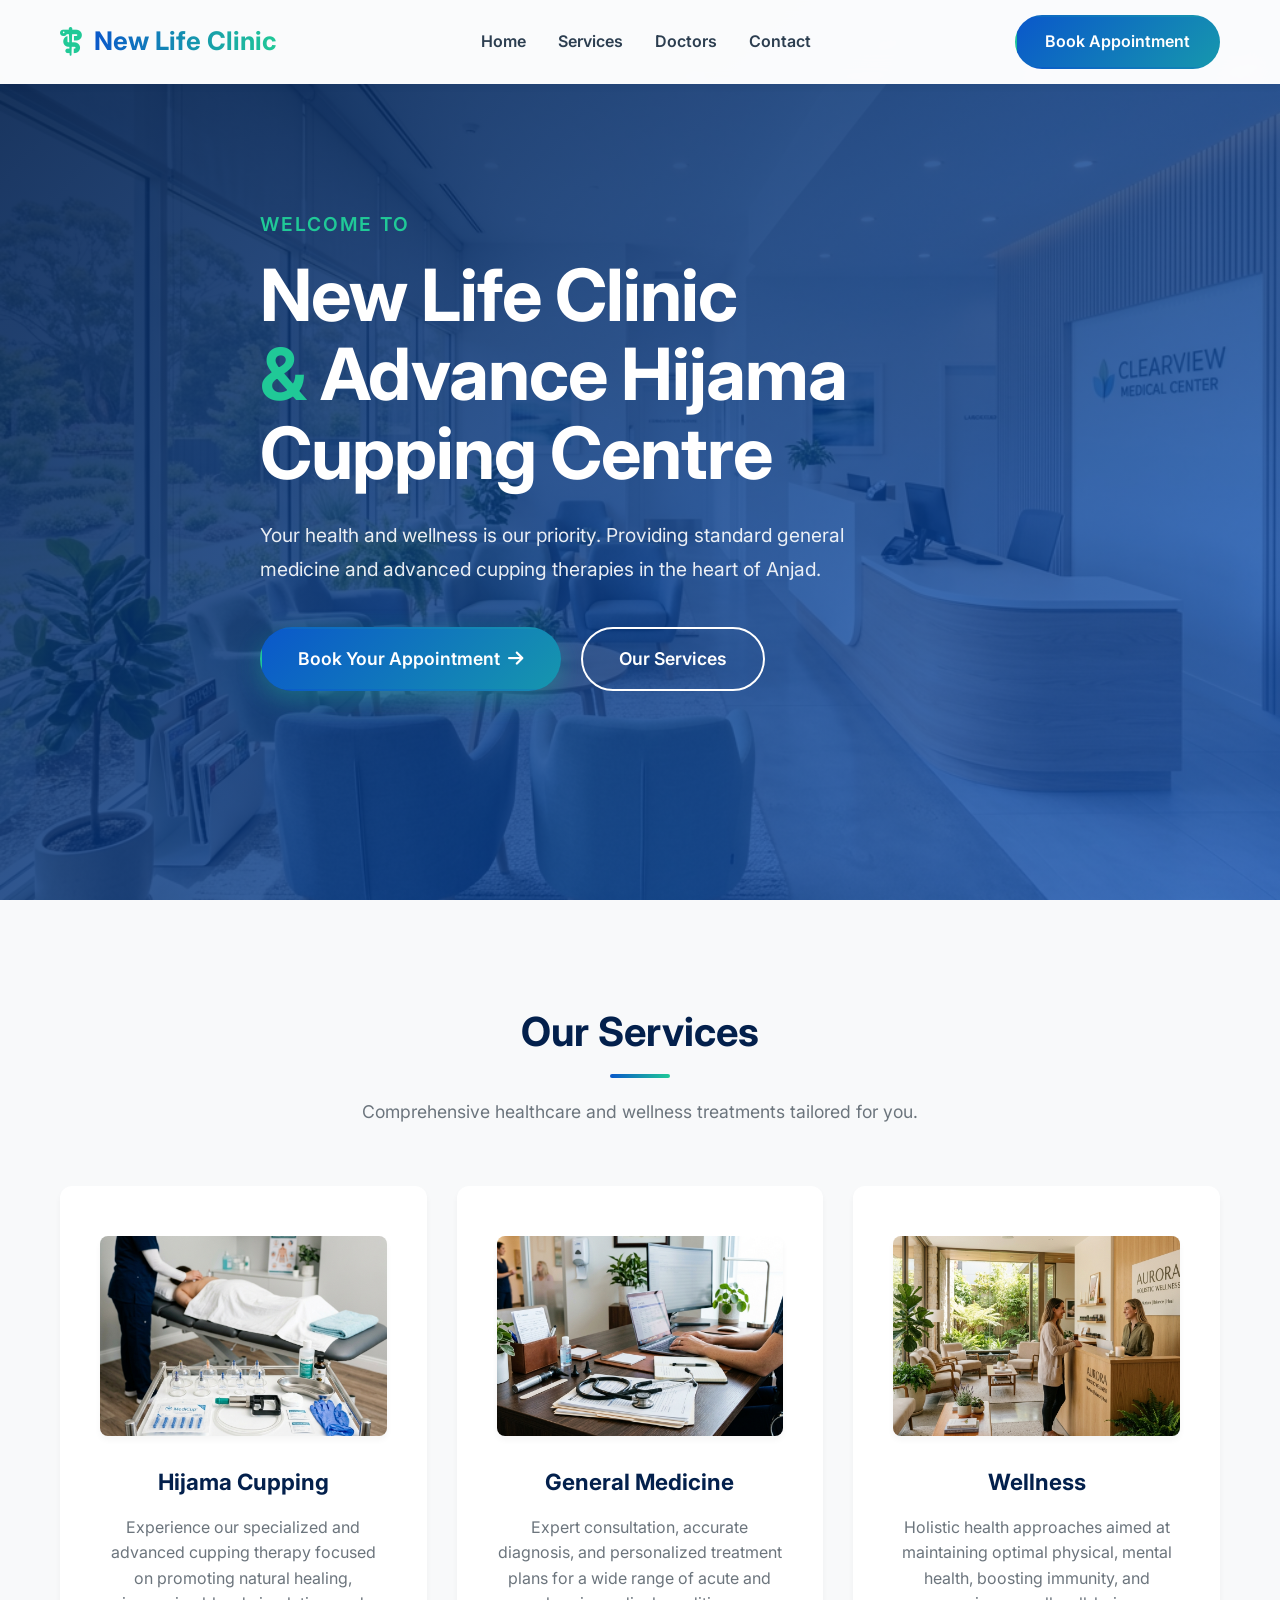
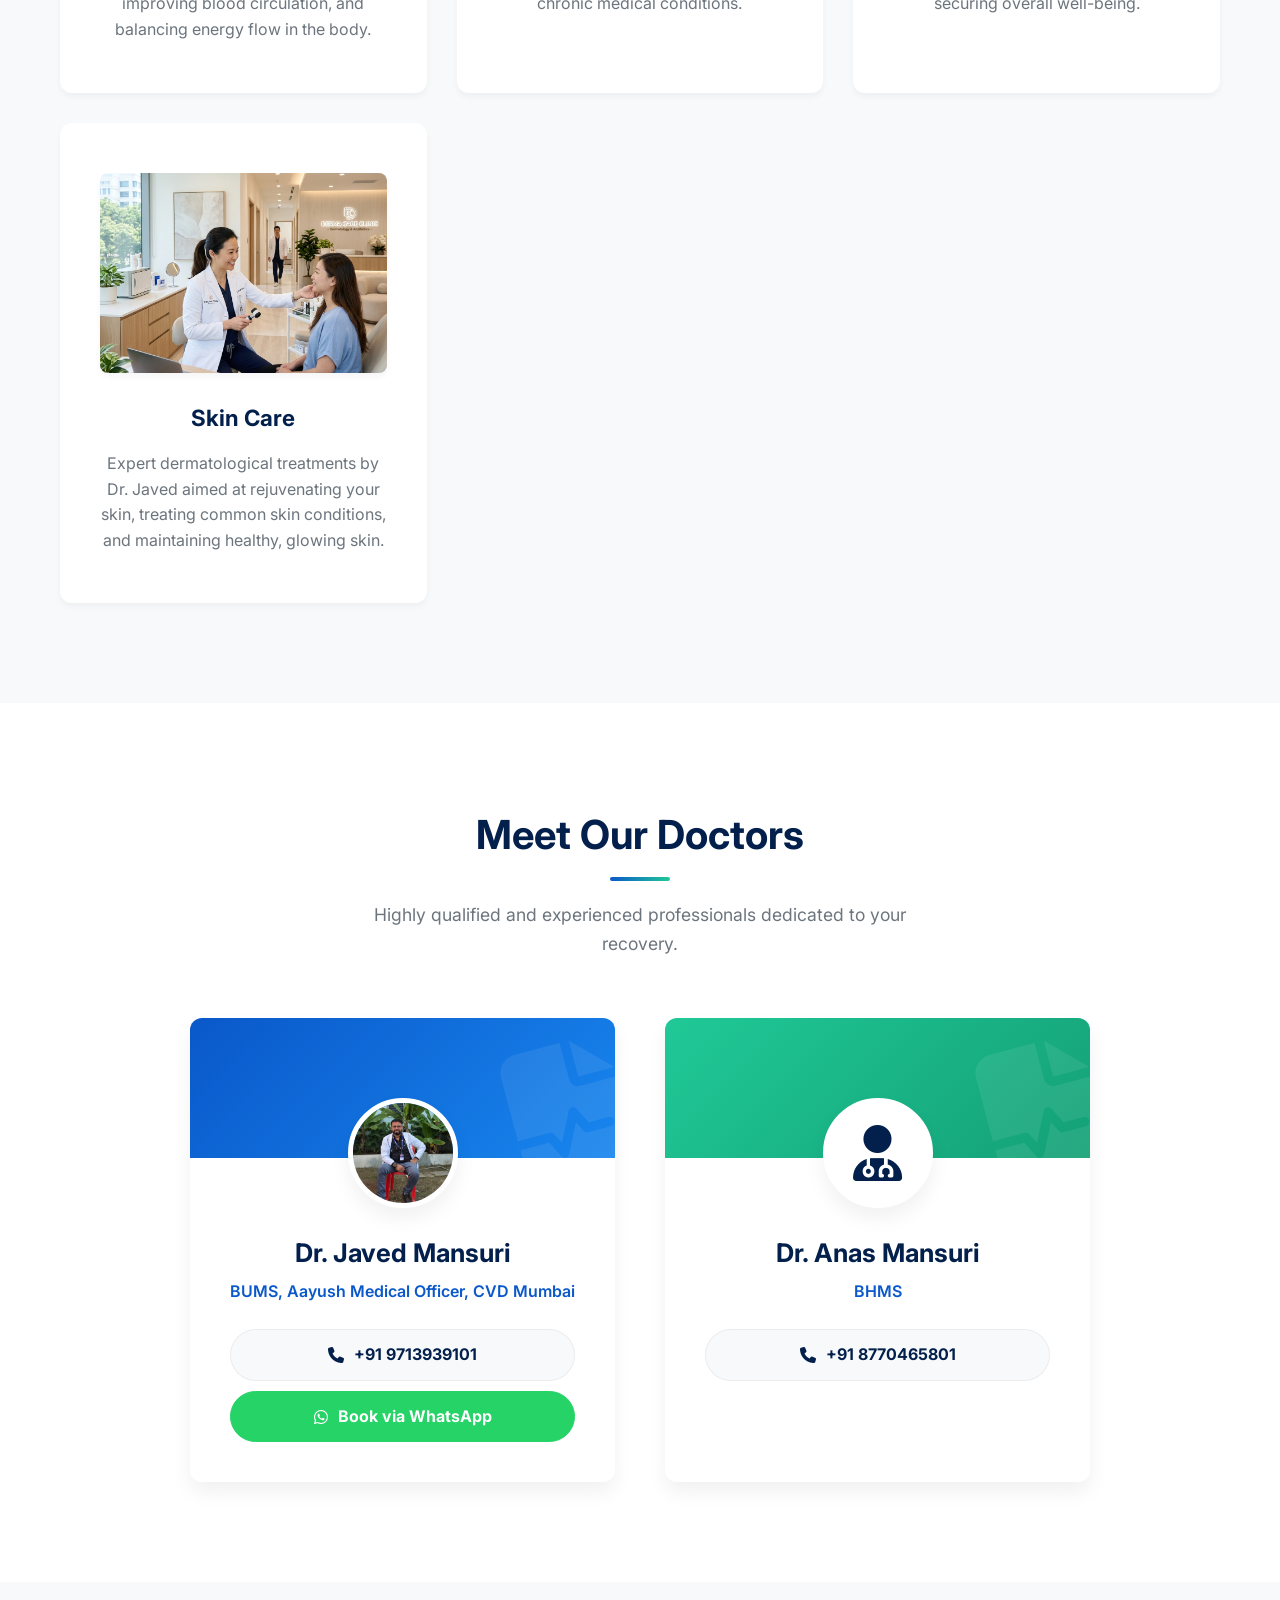
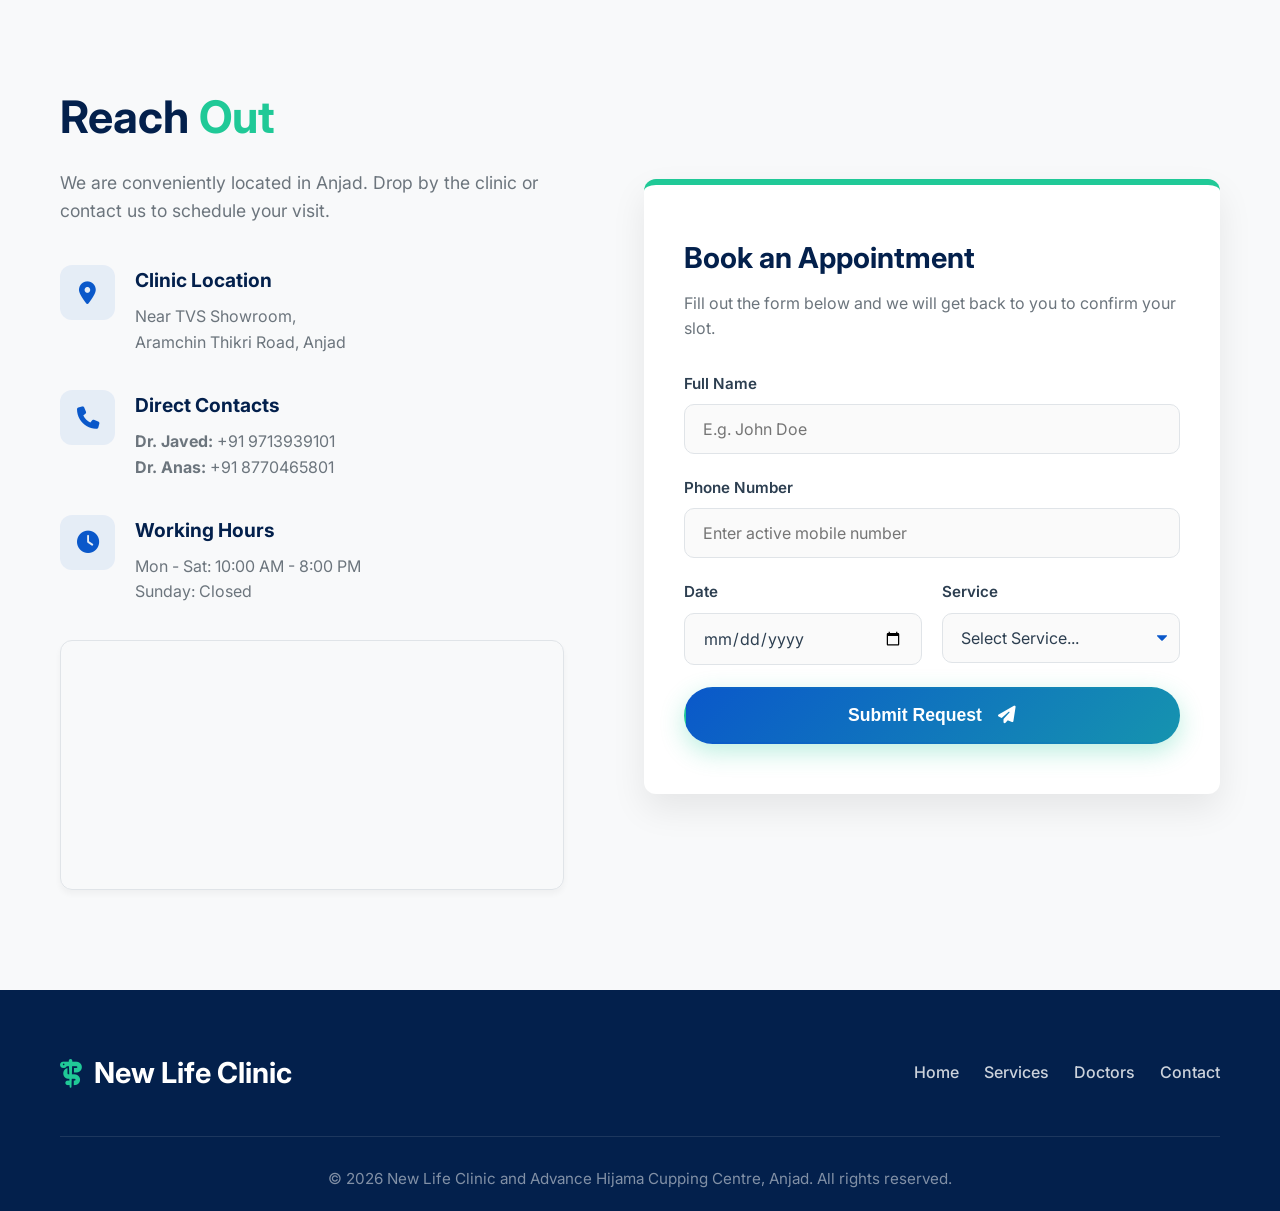
==== index.html @ f684e286 "first commit" ====
<!DOCTYPE html>
<html lang="en">

<head>
    <meta charset="UTF-8">
    <meta name="viewport" content="width=device-width, initial-scale=1.0">
    <title>New Life Clinic & Advance Hijama Cupping Centre | Anjad</title>
    <meta name="description"
        content="Professional clinic in Anjad offering Hijama Cupping, General Medicine, Skin Care, and Wellness services by Dr. Javed Mansuri and Dr. Anas Mansuri.">
    <meta name="keywords"
        content="Clinic in Anjad, Hijama Cupping, General Medicine, Skin Care, Wellness Centre, Dr Javed Mansuri, Dr Anas Mansuri">
    <meta property="og:title" content="New Life Clinic & Advance Hijama Cupping Centre | Anjad">
    <meta property="og:description"
        content="Professional clinic offering Hijama Cupping, General Medicine, Skin Care, and Wellness services.">
    <meta property="og:type" content="website">
    <meta name="theme-color" content="#20C997">

    <!-- Preconnect for Performance -->
    <link rel="preconnect" href="https://fonts.googleapis.com">
    <link rel="preconnect" href="https://fonts.gstatic.com" crossorigin>
    <link rel="preconnect" href="https://cdnjs.cloudflare.com">

    <!-- Google Fonts -->
    <link href="https://fonts.googleapis.com/css2?family=Inter:wght@300;400;600;700&display=swap" rel="stylesheet">
    <!-- Font Awesome -->
    <link rel="stylesheet" href="https://cdnjs.cloudflare.com/ajax/libs/font-awesome/6.4.0/css/all.min.css">
    <!-- Custom CSS -->
    <link rel="stylesheet" href="style.css">

    <!-- Structured Data for SEO -->
    <script type="application/ld+json">
    {
      "@context": "https://schema.org",
      "@type": "MedicalClinic",
      "name": "New Life Clinic & Advance Hijama Cupping Centre",
      "address": {
        "@type": "PostalAddress",
        "streetAddress": "Near TVS Showroom, Aramchin Thikri Road",
        "addressLocality": "Anjad",
        "addressRegion": "Madhya Pradesh",
        "postalCode": "451556",
        "addressCountry": "IN"
      },
      "telephone": "+91-9713939101",
      "openingHours": "Mo,Tu,We,Th,Fr,Sa 10:00-20:00"
    }
    </script>
</head>

<body>
    <!-- Navigation -->
    <header class="navbar">
        <div class="container nav-container">
            <a href="#" class="brand">
                <i class="fa-solid fa-staff-snake"></i>
                <span class="brand-text">New Life Clinic</span>
            </a>

            <nav class="nav-links">
                <a href="#home">Home</a>
                <a href="#services">Services</a>
                <a href="#doctors">Doctors</a>
                <a href="#contact">Contact</a>
            </nav>

            <a href="#appointment" class="btn btn-primary nav-btn d-none-mobile">Book Appointment</a>

            <button class="mobile-menu-btn" aria-label="Toggle Navigation">
                <i class="fa-solid fa-bars"></i>
            </button>
        </div>
    </header>

    <!-- Hero Section -->
    <section id="home" class="hero">
        <div class="hero-overlay"></div>
        <div class="container hero-content">
            <p class="subtitle">Welcome to</p>
            <h1>New Life Clinic <br><span class="highlight">&amp;</span> Advance Hijama Cupping Centre</h1>
            <p class="hero-desc">Your health and wellness is our priority. Providing standard general medicine and
                advanced cupping therapies in the heart of Anjad.</p>
            <div class="hero-actions">
                <a href="#appointment" class="btn btn-primary btn-lg custom-shadow">Book Your Appointment <i
                        class="fa-solid fa-arrow-right"></i></a>
                <a href="#services" class="btn btn-outline-light btn-lg">Our Services</a>
            </div>
        </div>
    </section>

    <!-- Services Section -->
    <section id="services" class="services section bg-light fade-in">
        <div class="container">
            <div class="section-title">
                <h2>Our Services</h2>
                <div class="underline"></div>
                <p>Comprehensive healthcare and wellness treatments tailored for you.</p>
            </div>
            <div class="service-grid">
                <!-- Hijama Cupping -->
                <div class="service-card">
                    <img src="service_hijama.png" alt="Hijama Cupping therapy for natural healing" class="service-img"
                        loading="lazy" width="320" height="200">
                    <h3>Hijama Cupping</h3>
                    <p>Experience our specialized and advanced cupping therapy focused on promoting natural healing,
                        improving blood circulation, and balancing energy flow in the body.</p>
                </div>

                <!-- General Medicine -->
                <div class="service-card">
                    <img src="service_medicine.png" alt="General Medicine doctor consultation" class="service-img"
                        loading="lazy" width="320" height="200">
                    <h3>General Medicine</h3>
                    <p>Expert consultation, accurate diagnosis, and personalized treatment plans for a wide range of
                        acute and chronic medical conditions.</p>
                </div>

                <!-- Wellness -->
                <div class="service-card">
                    <img src="service_wellness.png" alt="Holistic Wellness Checkup" class="service-img" loading="lazy"
                        width="320" height="200">
                    <h3>Wellness</h3>
                    <p>Holistic health approaches aimed at maintaining optimal physical, mental health, boosting
                        immunity, and securing overall well-being.</p>
                </div>

                <!-- Skin Care -->
                <div class="service-card">
                    <img src="service_skincare.png" alt="Skin Care and Dermatology treatment" class="service-img"
                        loading="lazy" width="320" height="200">
                    <h3>Skin Care</h3>
                    <p>Expert dermatological treatments by Dr. Javed aimed at rejuvenating your skin, treating common
                        skin conditions, and maintaining healthy, glowing skin.</p>
                </div>
            </div>
        </div>
    </section>

    <!-- Doctors Section -->
    <section id="doctors" class="doctors section fade-in">
        <div class="container">
            <div class="section-title">
                <h2>Meet Our Doctors</h2>
                <div class="underline"></div>
                <p>Highly qualified and experienced professionals dedicated to your recovery.</p>
            </div>
            <div class="doctor-grid">
                <!-- Doctor Javed -->
                <div class="doctor-card">
                    <div class="doc-header doc-bg-1"></div>
                    <div class="doc-body">
                        <img src="drjaved.jpeg" alt="Dr. Javed Mansuri, General Medicine and Skin Care Expert"
                            class="doc-img" loading="lazy" width="110" height="110"
                            onerror="this.src='https://via.placeholder.com/110?text=Dr'; this.style.opacity='0.5';">
                        <h3>Dr. Javed Mansuri</h3>
                        <p class="qual">BUMS, Aayush Medical Officer, CVD Mumbai</p>
                        <div style="display: flex; flex-direction: column; gap: 10px;">
                            <a href="tel:+919713939101" class="doc-contact">
                                <i class="fa-solid fa-phone"></i> +91 9713939101
                            </a>
                            <a href="https://wa.me/919713939101?text=Hello%20Dr.%20Javed,%20I%20would%20like%20to%20book%20an%20appointment."
                                class="doc-contact whatsapp-btn" target="_blank" rel="noopener noreferrer">
                                <i class="fa-brands fa-whatsapp"></i> Book via WhatsApp
                            </a>
                        </div>
                    </div>
                </div>

                <!-- Doctor Anas -->
                <div class="doctor-card">
                    <div class="doc-header doc-bg-2"></div>
                    <div class="doc-body">
                        <div class="doc-avatar">
                            <i class="fa-solid fa-user-doctor"></i>
                        </div>
                        <h3>Dr. Anas Mansuri</h3>
                        <p class="qual">BHMS</p>
                        <a href="tel:+918770465801" class="doc-contact">
                            <i class="fa-solid fa-phone"></i> +91 8770465801
                        </a>
                    </div>
                </div>
            </div>
        </div>
    </section>

    <!-- Contact & Appointment Section -->
    <section id="contact" class="contact section bg-light fade-in">
        <div class="container">
            <div class="contact-wrapper">

                <!-- Contact Info -->
                <div class="contact-info">
                    <h2>Reach <span class="highlight">Out</span></h2>
                    <p>We are conveniently located in Anjad. Drop by the clinic or contact us to schedule your visit.
                    </p>

                    <div class="info-item">
                        <div class="info-icon">
                            <i class="fa-solid fa-location-dot"></i>
                        </div>
                        <div>
                            <h4>Clinic Location</h4>
                            <p>Near TVS Showroom, <br>Aramchin Thikri Road, Anjad</p>
                        </div>
                    </div>

                    <div class="info-item">
                        <div class="info-icon">
                            <i class="fa-solid fa-phone"></i>
                        </div>
                        <div>
                            <h4>Direct Contacts</h4>
                            <p>
                                <strong>Dr. Javed:</strong> +91 9713939101<br>
                                <strong>Dr. Anas:</strong> +91 8770465801
                            </p>
                        </div>
                    </div>

                    <div class="info-item">
                        <div class="info-icon">
                            <i class="fa-solid fa-clock"></i>
                        </div>
                        <div>
                            <h4>Working Hours</h4>
                            <p>Mon - Sat: 10:00 AM - 8:00 PM<br>Sunday: Closed</p>
                        </div>
                    </div>

                    <!-- Google Map embed for Anjad Location -->
                    <div class="map-container">
                        <iframe
                            src="https://www.google.com/maps/embed?pb=!1m17!1m12!1m3!1d3698.1590930360685!2d75.05705408055924!3d22.04350892797345!2m3!1f0!2f0!3f0!3m2!1i1024!2i768!4f13.1!3m2!1m1!2zMjLCsDAyJzM2LjYiTiA3NcKwMDMnNDIuOSJF!5e0!3m2!1sen!2sin!4v1776074049906!5m2!1sen!2sin"
                            width="600" height="450" style="border:0;" allowfullscreen="" loading="lazy"
                            referrerpolicy="no-referrer-when-downgrade"></iframe>
                    </div>
                </div>

                <!-- Form -->
                <div id="appointment" class="appointment-form-container">
                    <h3>Book an Appointment</h3>
                    <p class="form-desc">Fill out the form below and we will get back to you to confirm your slot.</p>
                    <form id="appointment-form" class="form">
                        <div class="form-group">
                            <label for="name">Full Name</label>
                            <input type="text" id="name" required placeholder="E.g. John Doe">
                        </div>
                        <div class="form-group">
                            <label for="phone">Phone Number</label>
                            <input type="tel" id="phone" required placeholder="Enter active mobile number">
                        </div>
                        <div class="form-row">
                            <div class="form-group col-half">
                                <label for="date">Date</label>
                                <input type="date" id="date" required>
                            </div>
                            <div class="form-group col-half">
                                <label for="service">Service</label>
                                <select id="service" required>
                                    <option value="" disabled selected>Select Service...</option>
                                    <option value="Hijama Cupping">Hijama Cupping</option>
                                    <option value="General Medicine">General Medicine</option>
                                    <option value="Wellness Checkup">Wellness Checkup</option>
                                    <option value="Skin Care">Skin Care</option>
                                </select>
                            </div>
                        </div>
                        <button type="submit" class="btn btn-primary btn-block btn-lg custom-shadow">
                            Submit Request <i class="fa-solid fa-paper-plane" style="margin-left: 8px;"></i>
                        </button>
                    </form>
                </div>

            </div>
        </div>
    </section>

    <!-- Footer -->
    <footer>
        <div class="container">
            <div class="footer-content">
                <div class="footer-logo">
                    <i class="fa-solid fa-staff-snake"></i> New Life Clinic
                </div>
                <div class="footer-links">
                    <a href="#home">Home</a>
                    <a href="#services">Services</a>
                    <a href="#doctors">Doctors</a>
                    <a href="#contact">Contact</a>
                </div>
            </div>
            <div class="footer-bottom">
                <p>&copy; 2026 New Life Clinic and Advance Hijama Cupping Centre, Anjad. All rights reserved.</p>
            </div>
        </div>
    </footer>

    <!-- Custom Script -->
    <script src="script.js" defer></script>
</body>

</html>
---- style.css ----
/* 
    New Life Clinic and Advance Hijama Cupping Centre 
    Theme: Modern, Medical, Clean (Blue and Green)
*/

:root {
    /* Color Palette */
    --primary-blue: #0A58CA;
    --primary-green: #20C997;
    --dark-blue: #03204C;
    --light-bg: #F8F9FA;
    --white: #FFFFFF;
    
    /* Text Colors */
    --text-main: #2C3E50;
    --text-muted: #6C757D;
    
    /* Typography */
    --font-family: 'Inter', sans-serif;
    
    /* Layout & Effects */
    --shadow-sm: 0 4px 6px rgba(0,0,0,0.04);
    --shadow-md: 0 10px 20px rgba(0,0,0,0.06);
    --shadow-lg: 0 15px 35px rgba(0,0,0,0.08);
    --shadow-color: rgba(32, 201, 151, 0.3);
    --transition: all 0.3s cubic-bezier(0.25, 0.8, 0.25, 1);
    --radius: 12px;
}

/* ================== 
   Reset & Base 
================== */
* {
    margin: 0;
    padding: 0;
    box-sizing: border-box;
}

html {
    scroll-behavior: smooth;
    font-family: var(--font-family);
    color: var(--text-main);
}

body {
    background-color: var(--white);
    line-height: 1.6;
}

.container {
    max-width: 1200px;
    margin: 0 auto;
    padding: 0 20px;
}

.section {
    padding: 100px 0;
}

.bg-light {
    background-color: var(--light-bg);
}

.highlight {
    color: var(--primary-green);
}

/* Typography elements */
.section-title {
    text-align: center;
    margin-bottom: 60px;
}

.section-title h2 {
    font-size: 2.5rem;
    color: var(--dark-blue);
    font-weight: 700;
    margin-bottom: 10px;
}

.underline {
    height: 4px;
    width: 60px;
    background: linear-gradient(90deg, var(--primary-blue), var(--primary-green));
    margin: 0 auto 20px auto;
    border-radius: 2px;
}

.section-title p {
    color: var(--text-muted);
    font-size: 1.1rem;
    max-width: 600px;
    margin: 0 auto;
}

/* ================== 
   Buttons 
================== */
.btn {
    display: inline-flex;
    align-items: center;
    justify-content: center;
    padding: 12px 28px;
    border-radius: 50px;
    font-weight: 600;
    text-decoration: none;
    cursor: pointer;
    transition: var(--transition);
    border: 2px solid transparent;
    font-size: 1rem;
    gap: 8px;
}

.btn-primary {
    background: linear-gradient(135deg, var(--primary-blue), var(--primary-green));
    color: var(--white);
    background-size: 200% auto;
}

.btn-primary:hover {
    background-position: right center;
    color: #fff;
    transform: translateY(-2px);
}

.btn-outline-light {
    border-color: var(--white);
    color: var(--white);
    background: transparent;
}

.btn-outline-light:hover {
    background: var(--white);
    color: var(--dark-blue);
    transform: translateY(-2px);
}

.custom-shadow {
    box-shadow: 0 8px 25px var(--shadow-color);
}

.custom-shadow:hover {
    box-shadow: 0 12px 30px rgba(10, 88, 202, 0.4);
}

.btn-lg {
    padding: 16px 36px;
    font-size: 1.1rem;
}

.btn-block {
    width: 100%;
}

/* ================== 
   Navigation 
================== */
.navbar {
    position: fixed;
    top: 0;
    left: 0;
    width: 100%;
    background: rgba(255, 255, 255, 0.98);
    backdrop-filter: blur(15px);
    box-shadow: var(--shadow-sm);
    z-index: 1000;
    padding: 15px 0;
    transition: var(--transition);
}

.nav-container {
    display: flex;
    justify-content: space-between;
    align-items: center;
}

.brand {
    text-decoration: none;
    font-size: 1.6rem;
    font-weight: 700;
    display: flex;
    align-items: center;
    gap: 12px;
}

.brand i {
    color: var(--primary-green);
    font-size: 1.8rem;
}

.brand-text {
    background: linear-gradient(90deg, var(--primary-blue), var(--primary-green));
    -webkit-background-clip: text;
    -webkit-text-fill-color: transparent;
}

.nav-links {
    display: flex;
    gap: 32px;
}

.nav-links a {
    text-decoration: none;
    color: var(--text-main);
    font-weight: 600;
    font-size: 1rem;
    position: relative;
    padding: 8px 0;
    transition: var(--transition);
}

.nav-links a::after {
    content: '';
    position: absolute;
    bottom: 0;
    left: 0;
    width: 0;
    height: 2px;
    background: var(--primary-green);
    transition: var(--transition);
}

.nav-links a:hover {
    color: var(--primary-green);
}

.nav-links a:hover::after {
    width: 100%;
}

.mobile-menu-btn {
    display: none;
    font-size: 1.6rem;
    color: var(--dark-blue);
    background: transparent;
    border: none;
    cursor: pointer;
}

/* ================== 
   Hero Section 
================== */
.hero {
    height: 100vh;
    min-height: 700px;
    background: url('hero_bg.png') center/cover no-repeat;
    position: relative;
    display: flex;
    align-items: center;
}

.hero-overlay {
    position: absolute;
    top: 0;
    left: 0;
    width: 100%;
    height: 100%;
    background: linear-gradient(135deg, rgba(3, 32, 76, 0.92) 0%, rgba(10, 88, 202, 0.7) 100%);
}

.hero-content {
    position: relative;
    z-index: 1;
    color: var(--white);
    max-width: 800px;
    animation: slideUp 1s ease forwards;
}

.subtitle {
    font-size: 1.2rem;
    text-transform: uppercase;
    letter-spacing: 2px;
    margin-bottom: 15px;
    color: var(--primary-green);
    font-weight: 600;
}

.hero-content h1 {
    font-size: 4.5rem;
    line-height: 1.1;
    margin-bottom: 25px;
    font-weight: 700;
    letter-spacing: -1px;
}

.hero-desc {
    font-size: 1.2rem;
    margin-bottom: 40px;
    line-height: 1.8;
    color: rgba(255, 255, 255, 0.9);
    max-width: 650px;
}

.hero-actions {
    display: flex;
    gap: 20px;
    flex-wrap: wrap;
}

/* ================== 
   Services 
================== */
.service-grid {
    display: grid;
    grid-template-columns: repeat(auto-fit, minmax(320px, 1fr));
    gap: 30px;
}

.service-card {
    background: var(--white);
    padding: 50px 40px;
    border-radius: var(--radius);
    text-align: center;
    box-shadow: var(--shadow-sm);
    transition: var(--transition);
    position: relative;
    top: 0;
}

.service-card:hover {
    top: -15px;
    box-shadow: var(--shadow-lg);
}

.icon-wrapper {
    width: 80px;
    height: 80px;
    margin: 0 auto 25px auto;
    background: rgba(32, 201, 151, 0.1);
    border-radius: 50%;
    display: flex;
    align-items: center;
    justify-content: center;
    color: var(--primary-green);
    font-size: 2rem;
    transition: var(--transition);
}

.service-card:hover .icon-wrapper {
    background: var(--primary-green);
    color: var(--white);
    transform: rotateY(180deg);
}

.service-card h3 {
    color: var(--dark-blue);
    margin-bottom: 15px;
    font-size: 1.4rem;
}

.service-card p {
    color: var(--text-muted);
}

.service-img {
    width: 100%;
    height: 200px;
    object-fit: cover;
    border-radius: 8px;
    margin-bottom: 20px;
    box-shadow: var(--shadow-sm);
    transition: var(--transition);
}

.service-card:hover .service-img {
    transform: scale(1.03);
}

/* ================== 
   Doctors 
================== */
.doctor-grid {
    display: grid;
    grid-template-columns: repeat(auto-fit, minmax(320px, 1fr));
    gap: 50px;
    max-width: 900px;
    margin: 0 auto;
}

.doctor-card {
    background: var(--white);
    border-radius: var(--radius);
    overflow: hidden;
    box-shadow: var(--shadow-md);
    transition: var(--transition);
}

.doctor-card:hover {
    transform: translateY(-8px);
    box-shadow: var(--shadow-lg);
}

.doc-header {
    height: 140px;
}

/* Medical pattern gradient backgrounds */
.doc-bg-1 {
    background: linear-gradient(135deg, var(--primary-blue), #1886ee);
    position: relative;
    overflow: hidden;
}

.doc-bg-2 {
    background: linear-gradient(135deg, var(--primary-green), #14a076);
    position: relative;
    overflow: hidden;
}

.doc-bg-1::after,
.doc-bg-2::after {
    content: "\f478"; /* Fa medical stuff or simple patterns */
    font-family: "Font Awesome 6 Free";
    font-weight: 900;
    font-size: 150px;
    color: rgba(255,255,255,0.08);
    position: absolute;
    top: -20px;
    right: -20px;
    transform: rotate(-15deg);
}

.doc-body {
    padding: 0 40px 40px 40px;
    text-align: center;
    position: relative;
}

.doc-avatar {
    width: 110px;
    height: 110px;
    background: var(--white);
    border-radius: 50%;
    display: flex;
    align-items: center;
    justify-content: center;
    font-size: 3.5rem;
    color: var(--dark-blue);
    margin: -60px auto 25px auto;
    box-shadow: var(--shadow-md);
    border: 5px solid var(--white);
    position: relative;
    z-index: 2;
}

.doc-img {
    width: 110px;
    height: 110px;
    object-fit: cover;
    border-radius: 50%;
    margin: -60px auto 25px auto;
    border: 5px solid var(--white);
    box-shadow: var(--shadow-md);
    position: relative;
    z-index: 2;
    background: var(--white);
    display: block;
}

.doc-body h3 {
    color: var(--dark-blue);
    font-size: 1.6rem;
    margin-bottom: 5px;
    font-weight: 700;
}

.doc-body .qual {
    color: var(--primary-blue);
    font-weight: 600;
    margin-bottom: 25px;
    font-size: 1rem;
}

.doc-contact {
    display: inline-flex;
    align-items: center;
    justify-content: center;
    gap: 10px;
    text-decoration: none;
    color: var(--dark-blue);
    background: var(--light-bg);
    padding: 12px 25px;
    border-radius: 50px;
    font-weight: 700;
    transition: var(--transition);
    width: 100%;
    border: 1px solid rgba(0,0,0,0.05);
}

.doc-contact:hover {
    background: var(--primary-green);
    color: var(--white);
    border-color: var(--primary-green);
}

.whatsapp-btn {
    background-color: #25D366;
    color: var(--white);
    border-color: #25D366;
}

.whatsapp-btn:hover {
    background-color: #128C7E !important;
    border-color: #128C7E !important;
}

/* ================== 
   Contact & Booking 
================== */
.contact-wrapper {
    display: grid;
    grid-template-columns: 1fr 1.1fr;
    gap: 60px;
    align-items: center;
}

.contact-info {
    padding-right: 20px;
}

.contact-info h2 {
    font-size: 2.8rem;
    color: var(--dark-blue);
    margin-bottom: 15px;
    font-weight: 700;
}

.contact-info > p {
    color: var(--text-muted);
    font-size: 1.1rem;
    margin-bottom: 40px;
}

.info-item {
    display: flex;
    gap: 20px;
    margin-bottom: 35px;
    align-items: flex-start;
}

.info-icon {
    width: 55px;
    height: 55px;
    background: rgba(10, 88, 202, 0.08);
    color: var(--primary-blue);
    border-radius: 12px;
    display: flex;
    align-items: center;
    justify-content: center;
    font-size: 1.4rem;
    flex-shrink: 0;
}

.info-item h4 {
    color: var(--dark-blue);
    margin-bottom: 8px;
    font-size: 1.2rem;
}

.info-item p {
    color: var(--text-muted);
    line-height: 1.6;
}

.map-container {
    width: 100%;
    height: 250px;
    border-radius: var(--radius);
    overflow: hidden;
    margin-top: 30px;
    box-shadow: var(--shadow-sm);
    border: 1px solid #E0E4E8;
}

.map-container iframe {
    width: 100%;
    height: 100%;
    border: 0;
}

/* Form Styles */
.appointment-form-container {
    background: var(--white);
    padding: 50px 40px;
    border-radius: var(--radius);
    box-shadow: var(--shadow-lg);
    border-top: 6px solid var(--primary-green);
}

.appointment-form-container h3 {
    text-align: left;
    color: var(--dark-blue);
    margin-bottom: 10px;
    font-size: 1.8rem;
}

.form-desc {
    color: var(--text-muted);
    margin-bottom: 30px;
    display: block;
}

.form-group {
    margin-bottom: 22px;
}

.form-row {
    display: flex;
    gap: 20px;
}

.col-half {
    width: 50%;
}

.form-group label {
    display: block;
    margin-bottom: 8px;
    color: var(--text-main);
    font-weight: 600;
    font-size: 0.95rem;
}

.form-group input,
.form-group select {
    width: 100%;
    padding: 14px 18px;
    border: 1px solid #E0E4E8;
    background: #FAFAFA;
    border-radius: 10px;
    font-family: inherit;
    font-size: 1rem;
    color: var(--text-main);
    transition: var(--transition);
}

.form-group input:focus,
.form-group select:focus {
    outline: none;
    border-color: var(--primary-blue);
    background: var(--white);
    box-shadow: 0 0 0 4px rgba(10, 88, 202, 0.1);
}

.form-group select {
    appearance: none;
    -webkit-appearance: none;
    background-image: url("data:image/svg+xml;charset=US-ASCII,%3Csvg%20xmlns%3D%22http%3A%2F%2Fwww.w3.org%2F2000%2Fsvg%22%20width%3D%22292.4%22%20height%3D%22292.4%22%3E%3Cpath%20fill%3D%22%230A58CA%22%20d%3D%22M287%2069.4a17.6%2017.6%200%200%200-13-5.4H18.4c-5%200-9.3%201.8-12.9%205.4A17.6%2017.6%200%200%200%200%2082.2c0%205%201.8%209.3%205.4%2012.9l128%20127.9c3.6%203.6%207.8%205.4%2012.8%205.4s9.2-1.8%2012.8-5.4L287%2095c3.5-3.5%205.4-7.8%205.4-12.8%200-5-1.9-9.2-5.5-12.8z%22%2F%3E%3C%2Fsvg%3E");
    background-repeat: no-repeat, repeat;
    background-position: right .7em top 50%, 0 0;
    background-size: .65em auto, 100%;
}

/* ================== 
   Footer 
================== */
footer {
    background: var(--dark-blue);
    color: var(--white);
    padding: 60px 0 20px 0;
}

.footer-content {
    display: flex;
    justify-content: space-between;
    align-items: center;
    border-bottom: 1px solid rgba(255,255,255,0.1);
    padding-bottom: 40px;
    margin-bottom: 30px;
    flex-wrap: wrap;
    gap: 20px;
}

.footer-logo {
    font-size: 1.8rem;
    font-weight: 700;
    color: var(--white);
    display: flex;
    align-items: center;
    gap: 12px;
}

.footer-logo i {
    color: var(--primary-green);
}

.footer-links {
    display: flex;
    gap: 25px;
}

.footer-links a {
    color: rgba(255,255,255,0.8);
    text-decoration: none;
    font-weight: 500;
    transition: var(--transition);
}

.footer-links a:hover {
    color: var(--primary-green);
}

.footer-bottom {
    text-align: center;
    color: rgba(255,255,255,0.5);
    font-size: 0.95rem;
}

/* ================== 
   Animations 
================== */
@keyframes slideUp {
    from { opacity: 0; transform: translateY(40px); }
    to { opacity: 1; transform: translateY(0); }
}

/* ================== 
   Responsive 
================== */
@media (max-width: 1024px) {
    .contact-wrapper {
        grid-template-columns: 1fr;
    }
    
    .contact-info {
        padding-right: 0;
        text-align: center;
        margin-bottom: 40px;
    }

    .info-item {
        text-align: left;
    }
}

@media (max-width: 768px) {
    .hero-content h1 {
        font-size: 3rem;
    }
    
    .section {
        padding: 70px 0;
    }

    /* Mobile Nav */
    .nav-links, .d-none-mobile {
        display: none;
    }
    
    .mobile-menu-btn {
        display: block;
    }
    
    /* Open Menu */
    .nav-links.active {
        display: flex;
        flex-direction: column;
        position: absolute;
        top: 100%;
        left: 0;
        width: 100%;
        background: var(--white);
        padding: 20px 0;
        box-shadow: 0 10px 15px rgba(0,0,0,0.05); text-align: center;
        border-top: 1px solid #eee;
    }

    .nav-links.active a {
        padding: 15px 0;
        border-bottom: 1px solid #f8f9fa;
    }
    
    .hero {
        min-height: 100vh;
        padding-top: 80px;
    }

    .form-row {
        flex-direction: column;
        gap: 0;
    }
    
    .col-half {
        width: 100%;
    }

    .footer-content {
        flex-direction: column;
        text-align: center;
    }

    .footer-links {
        flex-wrap: wrap;
        justify-content: center;
    }
}

@media (max-width: 480px) {
    .hero-content h1 {
        font-size: 2.3rem;
    }
    
    .btn-lg {
        width: 100%;
        margin-bottom: 10px;
    }

    .appointment-form-container {
        padding: 30px 20px;
    }
}
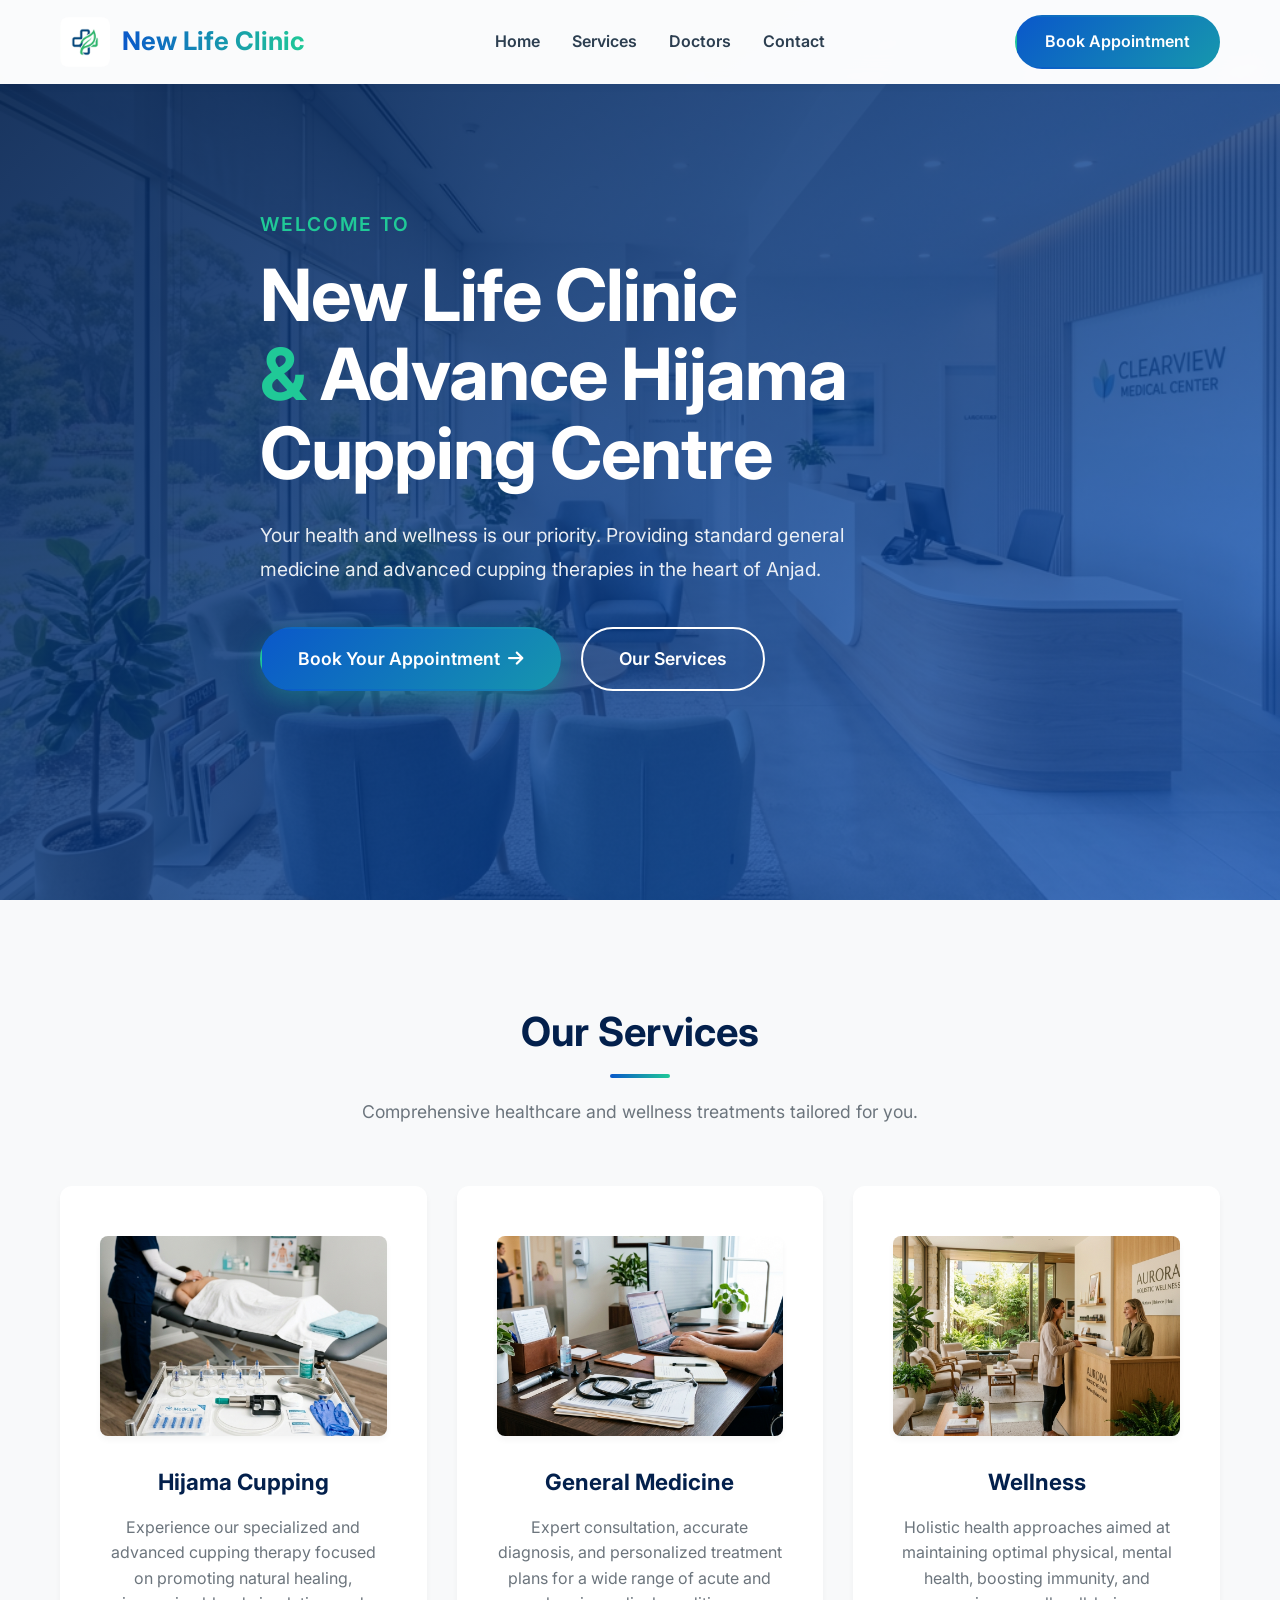
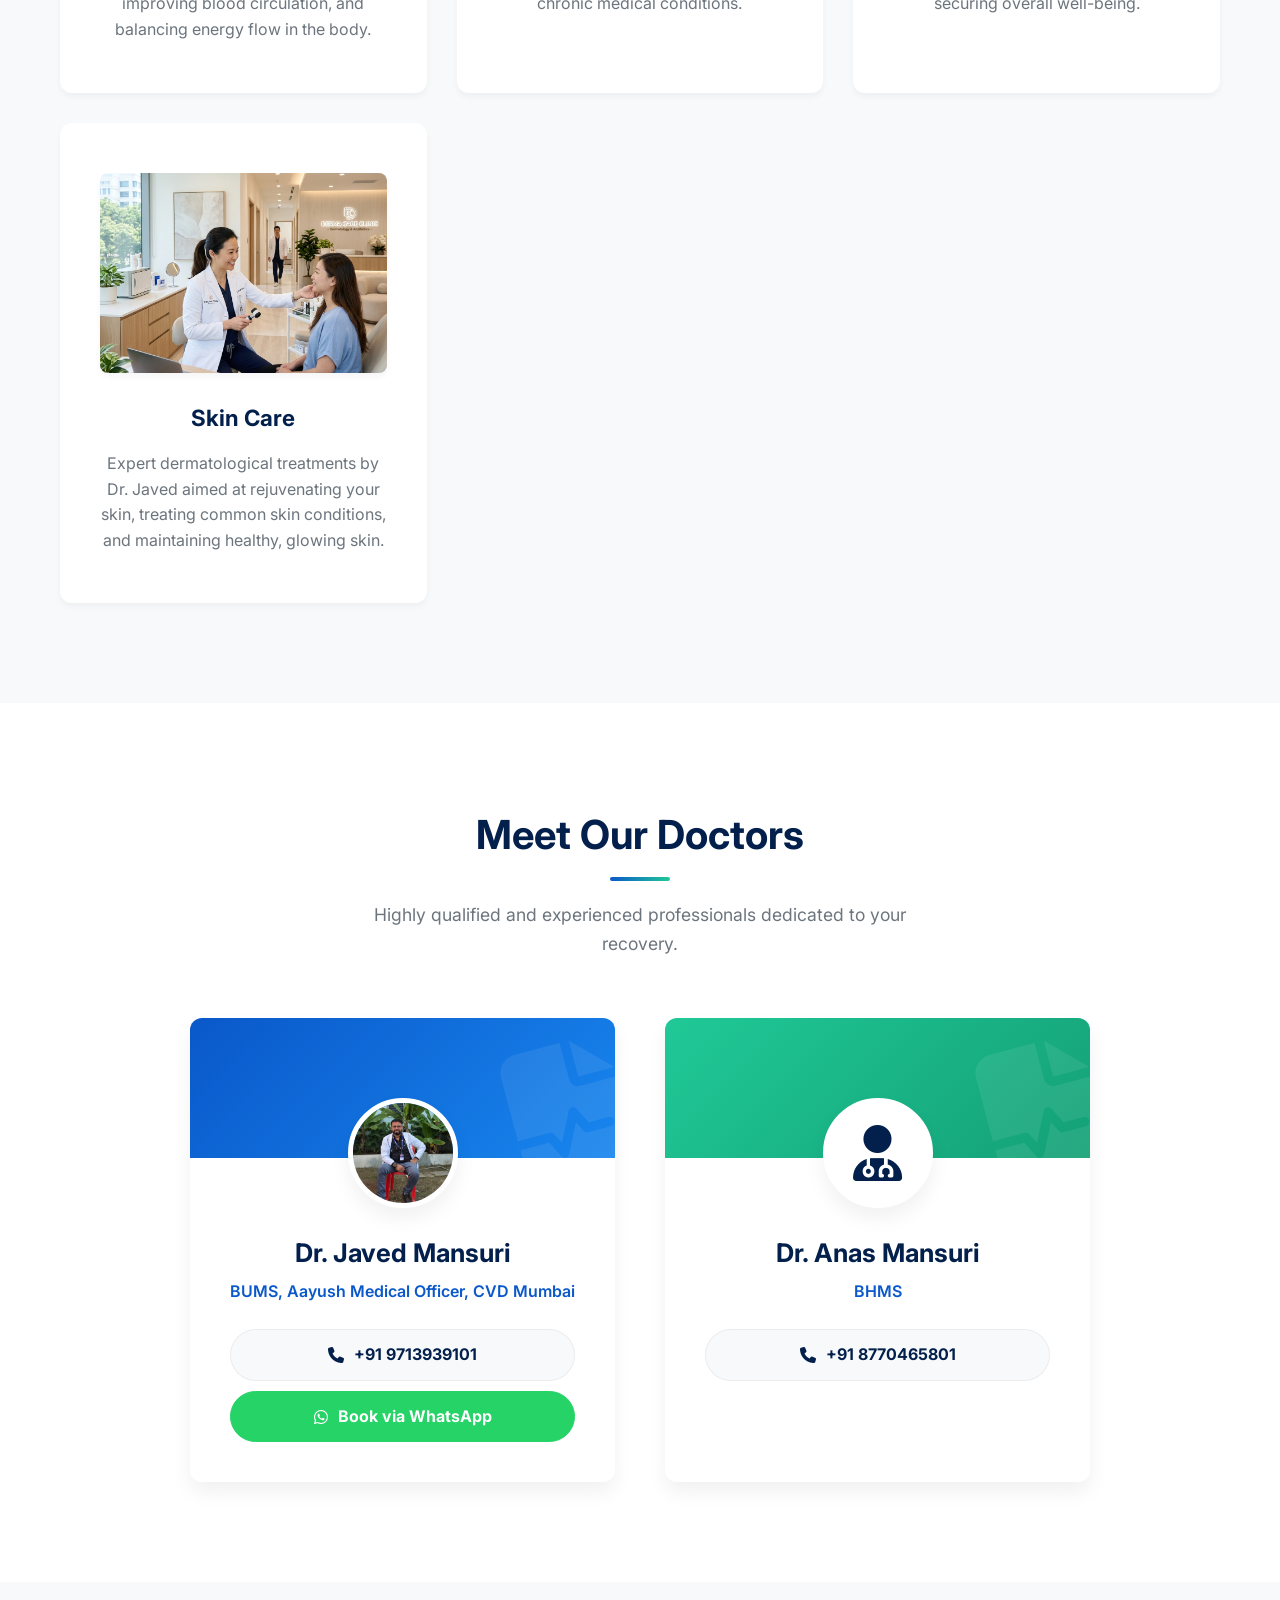
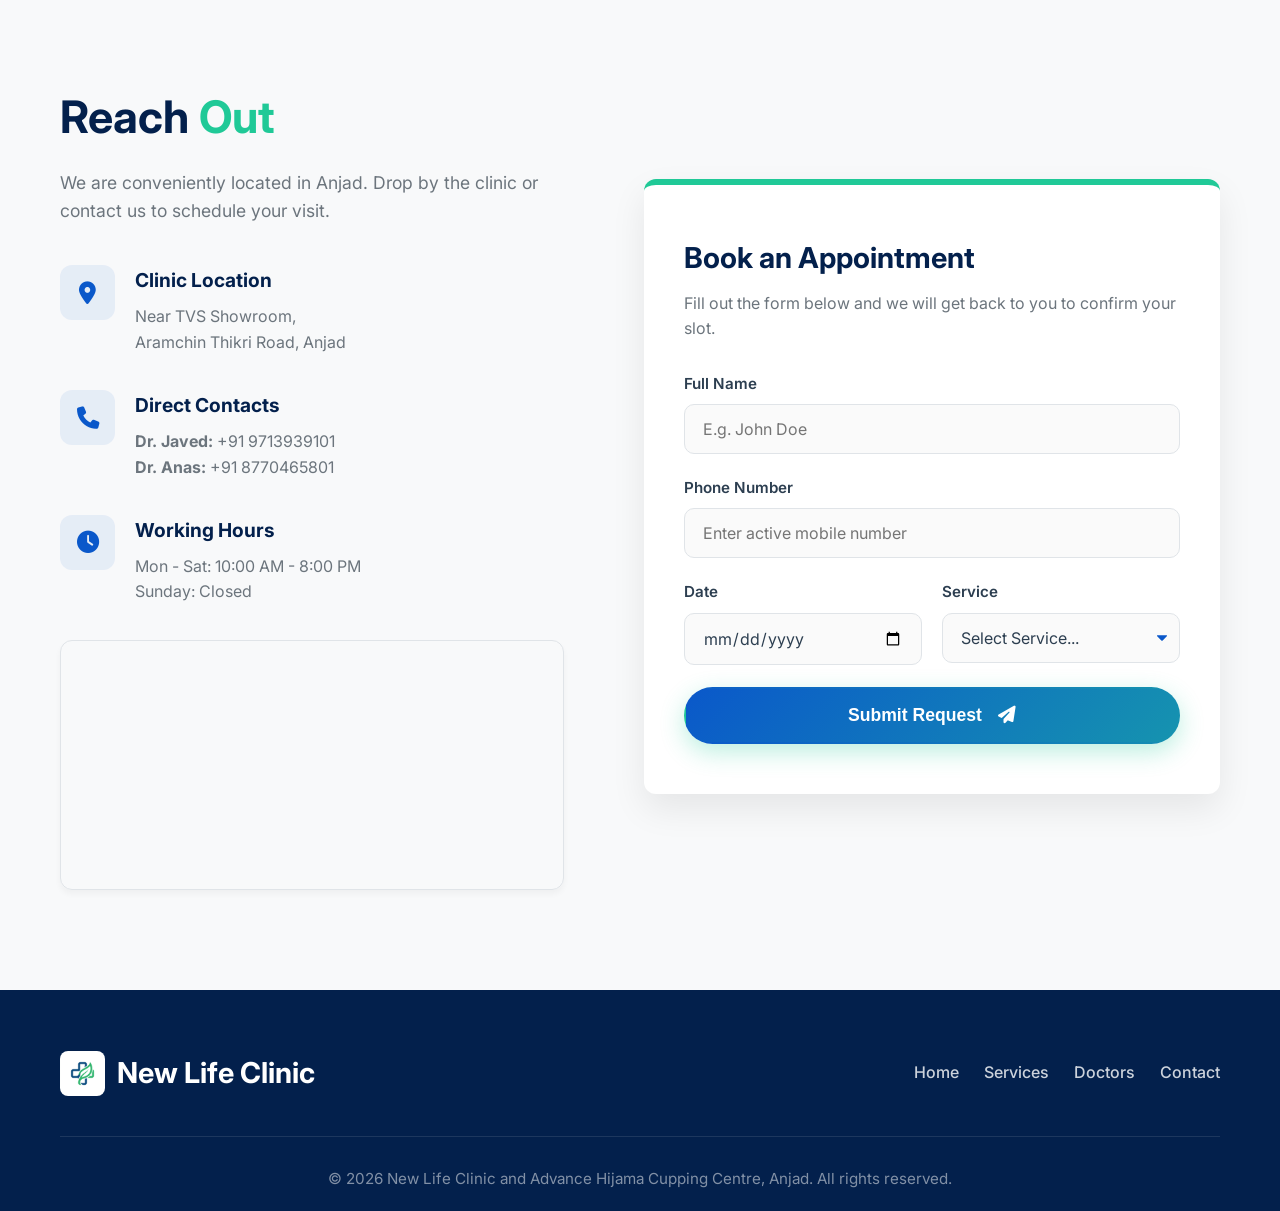
==== commit f6d982f1: "logo added" ====
--- a/index.html
+++ b/index.html
@@ -52,7 +52,7 @@
     <header class="navbar">
         <div class="container nav-container">
             <a href="#" class="brand">
-                <i class="fa-solid fa-staff-snake"></i>
+                <img src="logo.png" alt="New Life Clinic Logo" class="brand-logo">
                 <span class="brand-text">New Life Clinic</span>
             </a>
 
@@ -280,7 +280,7 @@
         <div class="container">
             <div class="footer-content">
                 <div class="footer-logo">
-                    <i class="fa-solid fa-staff-snake"></i> New Life Clinic
+                    <img src="logo.png" alt="New Life Clinic Logo" class="footer-logo-img"> New Life Clinic
                 </div>
                 <div class="footer-links">
                     <a href="#home">Home</a>
--- a/style.css
+++ b/style.css
@@ -186,6 +186,13 @@
 .brand i {
     color: var(--primary-green);
     font-size: 1.8rem;
+}
+
+.brand-logo {
+    width: 50px;
+    height: 50px;
+    object-fit: contain;
+    border-radius: 8px;
 }
 
 .brand-text {
@@ -684,6 +691,13 @@
     color: var(--primary-green);
 }
 
+.footer-logo-img {
+    width: 45px;
+    height: 45px;
+    object-fit: contain;
+    border-radius: 8px;
+}
+
 .footer-links {
     display: flex;
     gap: 25px;
